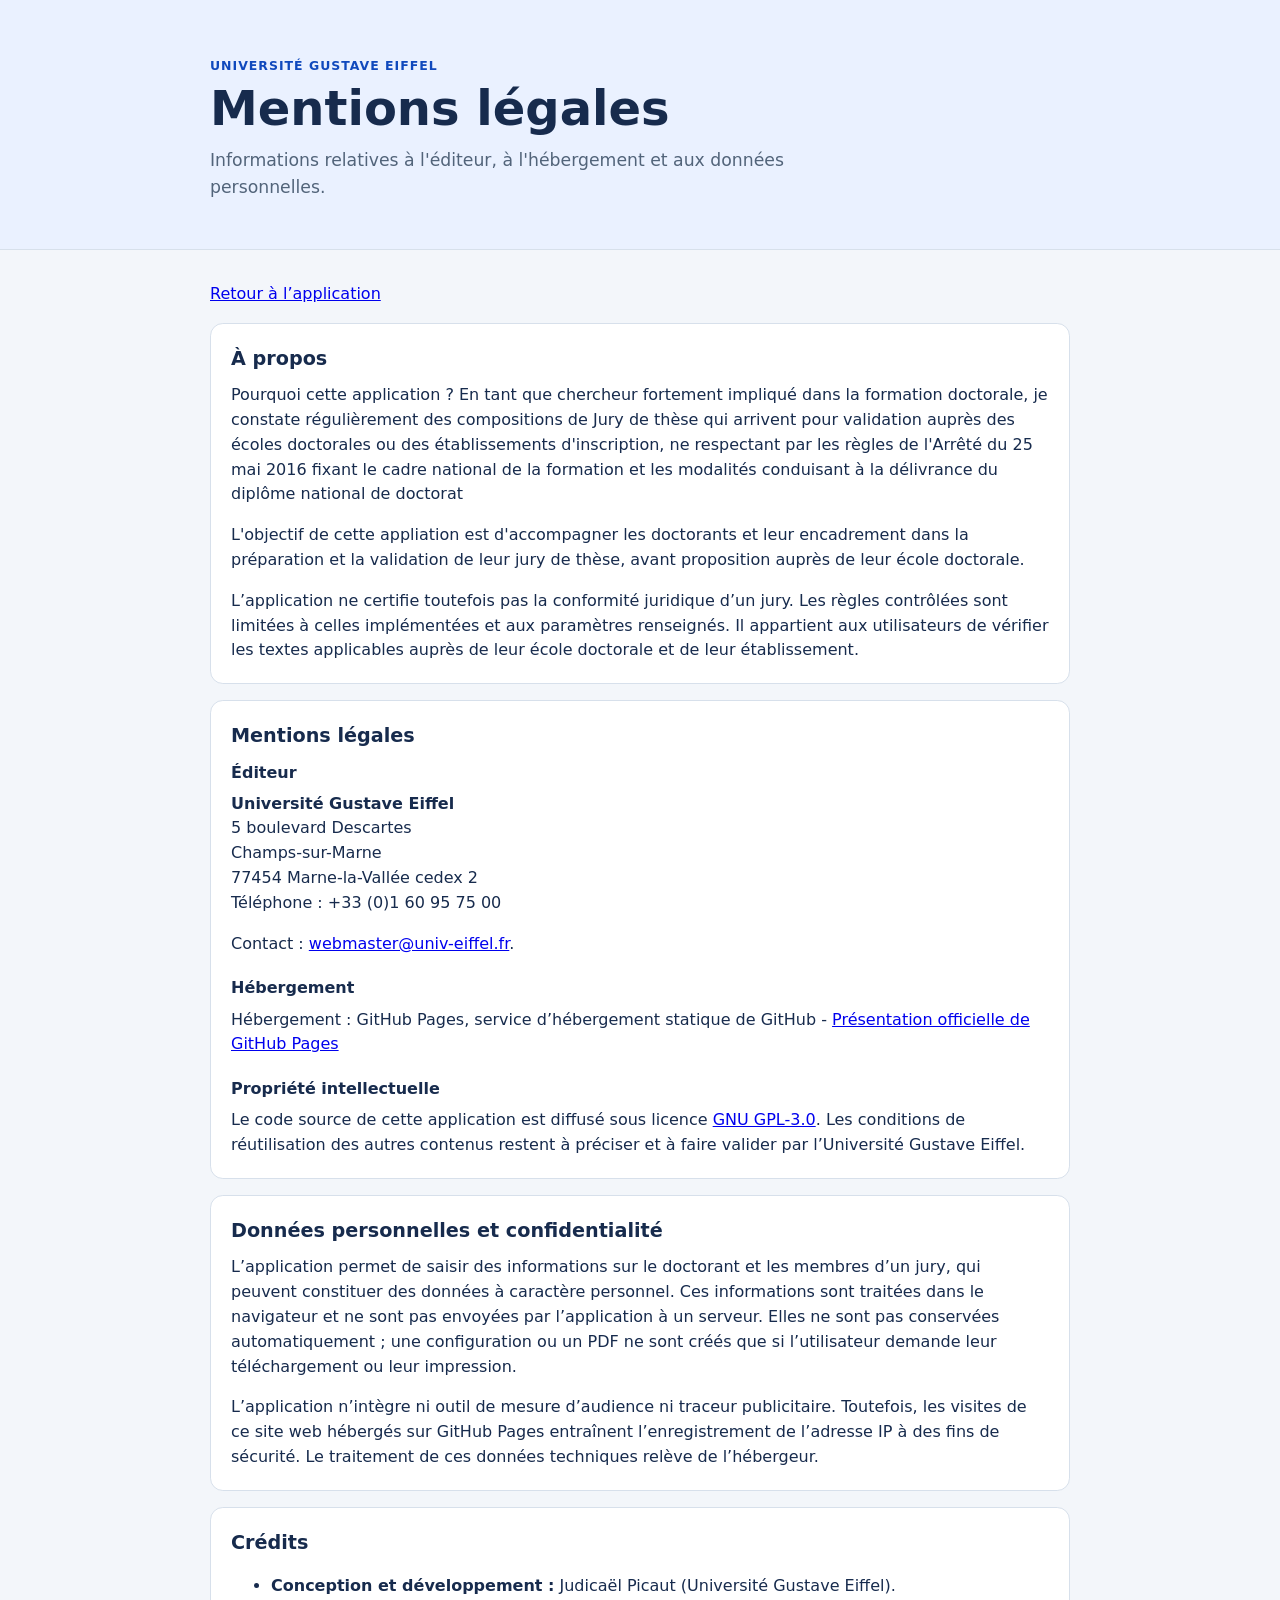
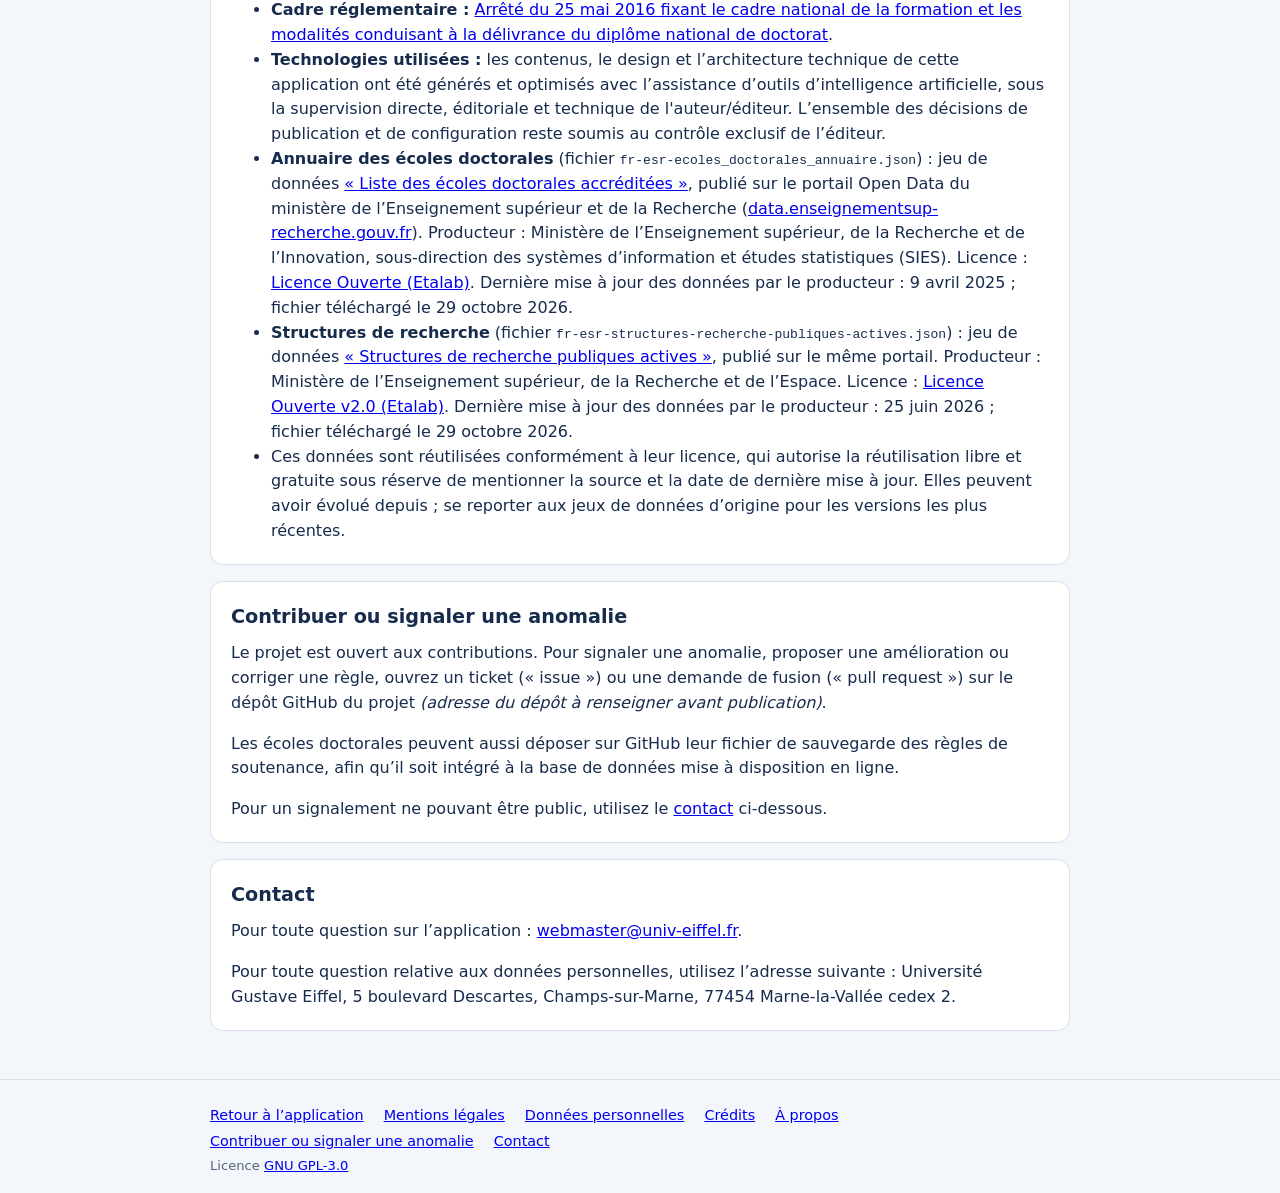
==== mentions-legales.html @ 8207ef4a "AJout des fichiers initiaux" ====
<!doctype html>
<html lang="fr">
  <head>
    <meta charset="utf-8">
    <meta name="viewport" content="width=device-width, initial-scale=1">
    <meta name="description" content="Projet de mentions légales et d'information sur les données personnelles de l'application de vérification d'un jury de thèse.">
    <title>Mentions légales — Vérifier un jury de thèse</title>
    <link rel="stylesheet" href="styles.css?v=5">
  </head>
  <body>
    <header class="site-header">
      <div class="container">
        <p class="eyebrow">Université Gustave Eiffel</p>
        <h1>Mentions légales</h1>
        <p class="intro">Informations relatives à l'éditeur, à l'hébergement et aux données personnelles.</p>
      </div>
    </header>

    <main class="container">
      <a class="legal-back-link" href="index.html">Retour à l’application</a>

      <div class="legal-content">

        <section id="a-propos" aria-labelledby="about-title">
          <h2 id="about-title">À propos</h2>
          <p>Pourquoi cette application ?  En tant que chercheur fortement impliqué dans la formation doctorale, je constate régulièrement des compositions de Jury de thèse qui arrivent pour validation auprès des écoles doctorales ou des établissements d'inscription, ne respectant par les règles de l'Arrêté du 25 mai 2016 fixant le cadre national de la formation et les modalités conduisant à la délivrance du diplôme national de doctorat</p>
          <p>L'objectif de cette appliation est d'accompagner les doctorants et leur encadrement dans la préparation et la validation de leur jury de thèse, avant proposition auprès de leur école doctorale.</p>
          <p>L’application ne certifie toutefois pas la conformité juridique d’un jury. Les règles contrôlées sont limitées à celles implémentées et aux paramètres renseignés. Il appartient aux utilisateurs de vérifier les textes applicables auprès de leur école doctorale et de leur établissement.</p>
        </section>

        <section id="mentions-legales" aria-labelledby="legal-title">
          <h2 id="legal-title">Mentions légales</h2>
          <h3 id="publisher-title">Éditeur</h3>
          <p><strong>Université Gustave Eiffel</strong><br>
            5 boulevard Descartes<br>
            Champs-sur-Marne<br>
            77454 Marne-la-Vallée cedex 2<br>
            Téléphone : +33 (0)1 60 95 75 00
          </p>
          <p>Contact : <a href="mailto:webmaster@univ-eiffel.fr">webmaster@univ-eiffel.fr</a>.</p>

          <h3 id="hosting-title">Hébergement</h3>
          <p>Hébergement : GitHub Pages, service d’hébergement statique de GitHub - 
          <a href="https://docs.github.com/en/pages/getting-started-with-github-pages/what-is-github-pages" target="_blank" rel="noopener noreferrer">Présentation officielle de GitHub Pages</a> </p>          

          <h3 id="copyright-title">Propriété intellectuelle</h3>
          <p>Le code source de cette application est diffusé sous licence <a href="https://www.gnu.org/licenses/gpl-3.0.html" target="_blank" rel="noopener noreferrer">GNU GPL-3.0</a>. Les conditions de réutilisation des autres contenus restent à préciser et à faire valider par l’Université Gustave Eiffel.</p>
        </section>

        <section id="donnees-personnelles" aria-labelledby="personal-data-title">
          <h2 id="personal-data-title">Données personnelles et confidentialité</h2>
          <p>L’application permet de saisir des informations sur le doctorant et les membres d’un jury, qui peuvent constituer des données à caractère personnel. Ces informations sont traitées dans le navigateur et ne sont pas envoyées par l’application à un serveur. Elles ne sont pas conservées automatiquement ; une configuration ou un PDF ne sont créés que si l’utilisateur demande leur téléchargement ou leur impression.</p>
          <p>L’application n’intègre ni outil de mesure d’audience ni traceur publicitaire. Toutefois, les visites de ce site web hébergés sur GitHub Pages entraînent l’enregistrement de l’adresse IP à des fins de sécurité. Le traitement de ces données techniques relève de l’hébergeur.</p>
          </section>

        <section id="credits" aria-labelledby="credits-title">
          <h2 id="credits-title">Crédits</h2>
          <ul>
            <li><strong>Conception et développement :</strong> Judicaël Picaut (Université Gustave Eiffel).</li>
            <li><strong>Cadre réglementaire :</strong> <a href="https://www.legifrance.gouv.fr/loda/id/JORFTEXT000032587086" target="_blank" rel="noopener noreferrer">Arrêté du 25 mai 2016 fixant le cadre national de la formation et les modalités conduisant à la délivrance du diplôme national de doctorat</a>.</li>
            <li><strong>Technologies utilisées :</strong> les contenus, le design et l’architecture technique de cette application ont été générés et optimisés avec l’assistance d’outils d’intelligence artificielle, sous la supervision directe, éditoriale et technique de l'auteur/éditeur. L’ensemble des décisions de publication et de configuration reste soumis au contrôle exclusif de l’éditeur.</li>
            <li>
              <strong>Annuaire des écoles doctorales</strong> (fichier <code>fr-esr-ecoles_doctorales_annuaire.json</code>) : jeu de données <a href="https://data.enseignementsup-recherche.gouv.fr/explore/dataset/fr-esr-ecoles_doctorales_annuaire/" target="_blank" rel="noopener noreferrer">« Liste des écoles doctorales accréditées »</a>, publié sur le portail Open Data du ministère de l’Enseignement supérieur et de la Recherche (<a href="https://data.enseignementsup-recherche.gouv.fr/" target="_blank" rel="noopener noreferrer">data.enseignementsup-recherche.gouv.fr</a>). Producteur : Ministère de l’Enseignement supérieur, de la Recherche et de l’Innovation, sous-direction des systèmes d’information et études statistiques (SIES). Licence : <a href="https://www.etalab.gouv.fr/wp-content/uploads/2014/05/Licence_Ouverte.pdf" target="_blank" rel="noopener noreferrer">Licence Ouverte (Etalab)</a>. Dernière mise à jour des données par le producteur : 9 avril 2025 ; fichier téléchargé le 29 octobre 2026.
            </li>
            <li>
              <strong>Structures de recherche</strong> (fichier <code>fr-esr-structures-recherche-publiques-actives.json</code>) : jeu de données <a href="https://data.enseignementsup-recherche.gouv.fr/explore/dataset/fr-esr-structures-recherche-publiques-actives/" target="_blank" rel="noopener noreferrer">« Structures de recherche publiques actives »</a>, publié sur le même portail. Producteur : Ministère de l’Enseignement supérieur, de la Recherche et de l’Espace. Licence : <a href="https://www.etalab.gouv.fr/wp-content/uploads/2017/04/ETALAB-Licence-Ouverte-v2.0.pdf" target="_blank" rel="noopener noreferrer">Licence Ouverte v2.0 (Etalab)</a>. Dernière mise à jour des données par le producteur : 25 juin 2026 ; fichier téléchargé le 29 octobre 2026.
            </li>
            <li>Ces données sont réutilisées conformément à leur licence, qui autorise la réutilisation libre et gratuite sous réserve de mentionner la source et la date de dernière mise à jour. Elles peuvent avoir évolué depuis ; se reporter aux jeux de données d’origine pour les versions les plus récentes.</li>
          </ul>
        </section>

        <section id="contribuer" aria-labelledby="contribute-title">
          <h2 id="contribute-title">Contribuer ou signaler une anomalie</h2>
          <p>Le projet est ouvert aux contributions. Pour signaler une anomalie, proposer une amélioration ou corriger une règle, ouvrez un ticket (« issue ») ou une demande de fusion (« pull request ») sur le dépôt GitHub du projet <em>(adresse du dépôt à renseigner avant publication)</em>.</p>
          <p>Les écoles doctorales peuvent aussi déposer sur GitHub leur fichier de sauvegarde des règles de soutenance, afin qu’il soit intégré à la base de données mise à disposition en ligne.</p>
          <p>Pour un signalement ne pouvant être public, utilisez le <a href="#contact">contact</a> ci-dessous.</p>
        </section>

        <section id="contact" aria-labelledby="contact-title">
          <h2 id="contact-title">Contact</h2>
          <p>Pour toute question sur l’application : <a href="mailto:webmaster@univ-eiffel.fr">webmaster@univ-eiffel.fr</a>.</p>
          <p>Pour toute question relative aux données personnelles, utilisez l’adresse suivante : Université Gustave Eiffel, 5 boulevard Descartes, Champs-sur-Marne, 77454 Marne-la-Vallée cedex 2.</p>
        </section>
      </div>
    </main>

    <footer class="site-footer">
      <div class="container">
        <nav class="site-footer-links" aria-label="Pied de page">
          <a href="index.html">Retour à l’application</a>
          <a href="#mentions-legales">Mentions légales</a>
          <a href="#donnees-personnelles">Données personnelles</a>
          <a href="#credits">Crédits</a>
          <a href="#a-propos">À propos</a>
          <a href="#contribuer">Contribuer ou signaler une anomalie</a>
          <a href="#contact">Contact</a>
        </nav>
        <p class="site-footer-version">Licence <a href="https://www.gnu.org/licenses/gpl-3.0.html" target="_blank" rel="noopener noreferrer">GNU GPL-3.0</a></p>
      </div>
    </footer>
  </body>
</html>
---- styles.css ----
:root {
  color-scheme: light;
  --ink: #172b4d;
  --muted: #52647a;
  --paper: #ffffff;
  --canvas: #f3f6fa;
  --line: #d7e0eb;
  --blue: #155eef;
  --blue-dark: #1049bd;
  --notice: #fff8e6;
  --notice-line: #f1ca68;
  font-family: system-ui, -apple-system, BlinkMacSystemFont, "Segoe UI", sans-serif;
}

* {
  box-sizing: border-box;
}

body {
  margin: 0;
  background: var(--canvas);
  color: var(--ink);
  line-height: 1.55;
}

.container {
  width: min(100% - 2rem, 860px);
  margin-inline: auto;
}

.site-header {
  padding: 3.5rem 0 3rem;
  background: #eaf1ff;
  border-bottom: 1px solid var(--line);
}

.eyebrow {
  margin: 0 0 0.4rem;
  color: var(--blue-dark);
  font-size: 0.78rem;
  font-weight: 750;
  letter-spacing: 0.08em;
  text-transform: uppercase;
}

h1,
h2,
h3,
p {
  margin-top: 0;
}

h1 {
  max-width: 700px;
  margin-bottom: 0.75rem;
  font-size: clamp(2rem, 5vw, 3rem);
  line-height: 1.12;
}

h2 {
  margin-bottom: 0.6rem;
  font-size: 1.4rem;
}

.intro-steps {
  display: grid;
  max-width: 700px;
  row-gap: 0;
  margin-top: 1rem;
}

.intro-steps p {
  display: flex;
  align-items: flex-start;
  column-gap: 0.25rem;
  margin: 0;
  color: var(--muted);
  font-size: 0.95rem;
  line-height: 1.2;
}

.intro-step-number {
  display: inline-flex;
  align-items: center;
  justify-content: center;
  height: 1.2em;
  flex: 0 0 1.35rem;
  color: var(--blue);
  font-size: inherit;
  font-weight: 750;
  line-height: 1;
}

.step-optional {
  font-weight: 650;
}

.intro {
  max-width: 650px;
  margin-bottom: 0;
  color: var(--muted);
  font-size: 1.08rem;
}

main {
  padding-block: 2rem 3rem;
}

.section-panel,
.settings-notice,
.member-card,
.result {
  border: 1px solid var(--line);
  border-radius: 0.8rem;
  background: var(--paper);
}

.section-panel {
  margin-bottom: 1rem;
  overflow: visible;
}

.section-panel-summary {
  display: flex;
  align-items: center;
  justify-content: space-between;
  gap: 1rem;
  padding: 1rem 1.25rem;
  cursor: pointer;
  list-style: none;
}

.section-panel-summary::-webkit-details-marker {
  display: none;
}

.section-panel-summary::after {
  width: 0.65rem;
  height: 0.65rem;
  flex: 0 0 auto;
  border-right: 2px solid var(--muted);
  border-bottom: 2px solid var(--muted);
  content: "";
  transform: rotate(45deg) translateY(-0.15rem);
  transition: transform 160ms ease;
}

.section-panel[open] > .section-panel-summary::after {
  transform: rotate(225deg) translate(-0.1rem, -0.1rem);
}

.section-panel-summary:focus-visible {
  outline: 3px solid #9bbaff;
  outline-offset: -3px;
}

.section-panel-title {
  display: block;
  font-size: 1.35rem;
  font-weight: 750;
  line-height: 1.25;
}

.section-panel-summary .eyebrow {
  margin-bottom: 0.2rem;
}

.section-panel-content {
  padding: 0 1.25rem 1.25rem;
}

.section-panel-content > section + section {
  margin-top: 1.5rem;
  padding-top: 1.25rem;
  border-top: 1px solid var(--line);
}

.settings-list {
  margin-top: 0;
  padding-left: 1.25rem;
}

.range-field {
  grid-column: 1 / -1;
  min-width: 0;
  margin: 0;
  padding: 0;
  border: 0;
}

.range-field legend {
  margin-bottom: 0.4rem;
  font-size: 0.9rem;
  font-weight: 650;
}

.range-values {
  display: flex;
  justify-content: space-between;
  margin-bottom: 0.25rem;
  font-size: 0.9rem;
  font-variant-numeric: tabular-nums;
}

.dual-range {
  position: relative;
  height: 2rem;
  margin: 0 0.55rem;
}

.dual-range-track,
.dual-range-selection {
  position: absolute;
  top: 50%;
  height: 0.35rem;
  border-radius: 999px;
  transform: translateY(-50%);
}

.dual-range-track {
  right: 0;
  left: 0;
  background: #d7e0eb;
}

.dual-range-selection {
  left: var(--range-start);
  width: calc(var(--range-end) - var(--range-start));
  background: var(--blue);
}

.dual-range input[type="range"] {
  position: absolute;
  top: 50%;
  left: 0;
  width: 100%;
  height: 2rem;
  margin: 0;
  padding: 0;
  appearance: none;
  background: transparent;
  cursor: pointer;
  transform: translateY(-50%);
  pointer-events: none;
}

.dual-range input[type="range"]::-webkit-slider-runnable-track {
  height: 0.35rem;
  background: transparent;
}

.dual-range input[type="range"]::-moz-range-track {
  height: 0.35rem;
  background: transparent;
}

.dual-range input[type="range"]::-webkit-slider-thumb {
  width: 1.1rem;
  height: 1.1rem;
  margin-top: -0.375rem;
  appearance: none;
  pointer-events: auto;
  border: 2px solid white;
  border-radius: 50%;
  background: var(--blue);
  box-shadow: 0 0 0 1px var(--blue-dark);
}

.dual-range input[type="range"]::-moz-range-thumb {
  width: 0.8rem;
  height: 0.8rem;
  border: 2px solid white;
  border-radius: 50%;
  background: var(--blue);
  box-shadow: 0 0 0 1px var(--blue-dark);
  pointer-events: auto;
}

.dual-range input[type="range"]:focus-visible {
  outline: none;
}

.dual-range input[type="range"]:focus-visible::-webkit-slider-thumb {
  box-shadow: 0 0 0 3px #9bbaff, 0 0 0 4px var(--blue-dark);
}

.dual-range input[type="range"]:focus-visible::-moz-range-thumb {
  box-shadow: 0 0 0 3px #9bbaff, 0 0 0 4px var(--blue-dark);
}

.visually-hidden {
  position: absolute;
  width: 1px;
  height: 1px;
  padding: 0;
  overflow: hidden;
  clip: rect(0, 0, 0, 0);
  white-space: nowrap;
  clip-path: inset(50%);
}

.settings-notice {
  padding: 1rem 1.25rem;
  border-color: var(--notice-line);
  background: var(--notice);
}

.about-tool {
  position: relative;
  margin-bottom: 1rem;
  padding: 1rem 1.25rem 1rem 3.25rem;
  border: 1px solid #e08a00;
  border-left-width: 6px;
  border-radius: 8px;
  background: var(--notice);
}

.about-tool::before {
  content: "!";
  position: absolute;
  left: 1rem;
  top: 1rem;
  width: 1.5rem;
  height: 1.5rem;
  border-radius: 50%;
  background: #e08a00;
  color: #fff;
  font: bold 1rem/1.5rem system-ui, sans-serif;
  text-align: center;
}

.about-tool h2 {
  color: #a15c00;
  font-size: 1.05rem;
}

.about-tool .warning-icon {
  display: none;
}

.warning-icon {
  width: 1.25rem;
  height: 1.25rem;
  flex: 0 0 auto;
  color: #a15c00;
}

.settings-notice h2,
.section-panel-content h2 {
  font-size: 1.1rem;
}

.composition-heading {
  display: block;
}

.composition-heading h2 {
  margin-bottom: 0.6rem;
}

.source-link {
  display: inline-flex;
  vertical-align: middle;
  margin-left: 0.35rem;
  padding: 0.1rem;
  border-radius: 0.25rem;
  color: var(--blue-dark);
}

.source-link:hover {
  background: #eaf1ff;
}

.source-link:focus-visible {
  outline: 3px solid #9bbaff;
  outline-offset: 2px;
}

.source-link svg {
  width: 1.2rem;
  height: 1.2rem;
}

.settings-notice p:last-child,
.section-panel-content > section > p:last-child {
  margin-bottom: 0;
}

.configuration-actions {
  display: flex;
  flex-wrap: wrap;
  gap: 0.5rem;
  margin-block: 1rem;
}

.section-heading {
  display: flex;
  align-items: center;
  justify-content: space-between;
  gap: 1rem;
  margin-bottom: 1rem;
}

.section-heading h2 {
  margin-bottom: 0;
}

.school-rules-heading {
  display: flex;
  align-items: center;
  justify-content: space-between;
  gap: 1rem;
  margin-bottom: 1rem;
}

.school-rules-heading h2 {
  margin-bottom: 0;
}

.settings-configuration-actions {
  flex: 0 0 auto;
  margin: 0;
}

.section-description {
  margin-bottom: 0;
  color: var(--muted);
}

.jury-actions {
  display: flex;
  flex-wrap: nowrap;
  gap: 0.5rem;
}

.members-title-row {
  display: flex;
  align-items: center;
  gap: 0.5rem;
}

.members-list {
  display: grid;
  gap: 1rem;
  margin-bottom: 1.25rem;
}

.member-card {
  scroll-margin-top: 1rem;
}

.member-card-header {
  display: flex;
  align-items: center;
  justify-content: flex-start;
  gap: 0.5rem;
  padding: 1rem 1.25rem;
  cursor: pointer;
  list-style: none;
}

.member-card-header::-webkit-details-marker {
  display: none;
}

.member-card-completeness {
  flex: 0 0 auto;
  margin-left: auto;
  padding: 0.15rem 0.6rem;
  border-radius: 999px;
  font-size: 0.8rem;
  font-weight: 700;
  white-space: nowrap;
}

.member-card-completeness[data-state="complete"] {
  background: #e3f5ea;
  color: #11632f;
}

.member-card-completeness[data-state="partial"] {
  background: #fff3d6;
  color: #7a5200;
}

.member-card-completeness[data-state="empty"] {
  background: #eef2f7;
  color: var(--muted);
}

.member-card-header::after {
  width: 0.65rem;
  height: 0.65rem;
  flex: 0 0 auto;
  border-right: 2px solid var(--muted);
  border-bottom: 2px solid var(--muted);
  content: "";
  transform: rotate(45deg) translateY(-0.15rem);
  transition: transform 160ms ease;
}

.member-card[open] > .member-card-header::after {
  transform: rotate(225deg) translate(-0.1rem, -0.1rem);
}

.member-card-header:focus-visible {
  outline: 3px solid #9bbaff;
  outline-offset: -3px;
}

.member-card-content {
  padding: 0 1.25rem 1.25rem;
}

.member-card-summary {
  min-width: 0;
  overflow: hidden;
  color: var(--ink);
  font-weight: 650;
  text-overflow: ellipsis;
  white-space: nowrap;
}

.member-card-actions {
  display: flex;
  flex-wrap: wrap;
  justify-content: flex-end;
  gap: 0.5rem;
  margin-bottom: 1rem;
}

.member-card-actions .button {
  font-size: 0.85rem;
}

.form-actions {
  display: flex;
  flex-wrap: wrap;
  gap: 0.5rem;
}

.member-card h3 {
  margin-bottom: 0;
  font-size: 1.05rem;
}

.fields {
  display: grid;
  grid-template-columns: repeat(2, minmax(0, 1fr));
  gap: 1rem;
}

.ed-info {
  margin: 0 0 1.25rem;
  padding: 1rem 1.25rem 1rem 3.25rem;
  position: relative;
  border: 1px solid var(--blue);
  border-left-width: 6px;
  border-radius: 8px;
  background: #eaf1ff;
  color: var(--ink);
}

.ed-info::before {
  content: "i";
  position: absolute;
  left: 1rem;
  top: 1rem;
  width: 1.5rem;
  height: 1.5rem;
  border-radius: 50%;
  background: var(--blue);
  color: #fff;
  font: bold 1rem/1.5rem Georgia, serif;
  text-align: center;
}

.ed-info p:first-child {
  color: var(--blue-dark);
  font-size: 1.05rem;
}

.ed-info p {
  margin: 0;
}

.ed-info p + p {
  margin-top: 0.4rem;
}

.settings-fields > .toggle-field {
  grid-column: 1 / -1;
}

.parity-settings {
  grid-column: 1 / -1;
}

.parity-detail {
  margin-top: 0.75rem;
}

.parity-table-scroll {
  overflow-x: auto;
}

.parity-table {
  width: 100%;
  border-collapse: collapse;
}

.parity-table th,
.parity-table td {
  padding: 0.45rem;
  border-bottom: 1px solid var(--line);
  text-align: left;
}

.parity-table td input {
  width: min(100%, 10rem);
}

.profile-thesis-title {
  grid-column: 1 / -1;
}

.school-combobox {
  position: relative;
}

.school-options {
  position: absolute;
  z-index: 5;
  top: calc(100% + 0.2rem);
  right: 0;
  left: 0;
  max-height: 18rem;
  overflow: auto;
  border: 1px solid #9aabc0;
  border-radius: 0.45rem;
  background: var(--paper);
  box-shadow: 0 4px 14px rgb(23 43 77 / 14%);
}

.school-option {
  display: grid;
  width: 100%;
  gap: 0.15rem;
  padding: 0.65rem 0.75rem;
  border: 0;
  background: transparent;
  color: var(--ink);
  cursor: pointer;
  font: inherit;
  text-align: left;
}

.school-option + .school-option {
  border-top: 1px solid var(--line);
}

.school-option:hover,
.school-option[aria-selected="true"] {
  background: #eaf1ff;
}

.school-option strong {
  color: var(--blue-dark);
  font-size: 0.9rem;
}

.school-option span,
.school-no-results,
.field-hint {
  color: var(--muted);
  font-size: 0.85rem;
}

.school-no-results {
  padding: 0.75rem;
}

.field-hint {
  min-height: 1.2em;
  margin: 0;
}

.field {
  display: grid;
  align-content: start;
  gap: 0.4rem;
}

.field-label-row {
  display: flex;
  align-items: flex-start;
  gap: 0.4rem;
}

.field label {
  font-size: 0.9rem;
  font-weight: 650;
}

.toggle-field {
  min-width: 0;
  margin: 0;
  padding: 0;
  border: 0;
}

.toggle-field legend {
  width: 100%;
  margin-bottom: 0.4rem;
  padding: 0;
  font-size: 0.9rem;
  font-weight: 650;
}

.toggle-options {
  display: flex;
  width: fit-content;
  height: 2.8rem;
  overflow: hidden;
  border: 1px solid #9aabc0;
  border-radius: 0.45rem;
  background: var(--paper);
}

.toggle-option {
  display: flex;
  position: relative;
  cursor: pointer;
}

.toggle-option + .toggle-option {
  border-left: 1px solid #9aabc0;
}

.toggle-option input {
  position: absolute;
  width: 1px;
  height: 1px;
  overflow: hidden;
  clip: rect(0, 0, 0, 0);
  white-space: nowrap;
  clip-path: inset(50%);
}

.toggle-option span {
  display: grid;
  height: 100%;
  min-height: 0;
  min-width: 3.5rem;
  padding: 0.4rem 0.8rem;
  place-items: center;
  color: var(--ink);
  text-align: center;
  font-size: 0.95rem;
  font-weight: 650;
}

.toggle-option input:checked + span {
  background: var(--blue);
  color: white;
}

.toggle-option input:focus-visible + span {
  position: relative;
  z-index: 1;
  outline: 3px solid #9bbaff;
  outline-offset: -3px;
}

.help {
  position: relative;
  flex: 0 0 auto;
}

.help-icon {
  display: grid;
  width: 1.25rem;
  height: 1.25rem;
  place-items: center;
  border: 1px solid #71839a;
  border-radius: 50%;
  color: #344b67;
  font-size: 0.8rem;
  font-weight: 750;
  line-height: 1;
  cursor: help;
}

.help-text {
  position: absolute;
  z-index: 1;
  top: calc(100% + 0.15rem);
  right: 0;
  width: min(17rem, 75vw);
  margin: 0;
  padding: 0.7rem 0.8rem;
  border: 1px solid var(--line);
  border-radius: 0.45rem;
  background: var(--paper);
  box-shadow: 0 4px 14px rgb(23 43 77 / 14%);
  color: var(--ink);
  font-size: 0.85rem;
  font-weight: 400;
  display: none;
}

.help:hover .help-text {
  display: block;
}

.info {
  position: relative;
  flex: 0 0 auto;
}

.info-icon {
  display: grid;
  width: 1.25rem;
  height: 1.25rem;
  place-items: center;
  border: 1px solid var(--blue);
  border-radius: 50%;
  color: var(--blue-dark);
  font-size: 0.8rem;
  font-style: italic;
  font-weight: 750;
  line-height: 1;
  cursor: help;
}

.info-text {
  position: absolute;
  z-index: 2;
  top: calc(100% + 0.15rem);
  left: 0;
  display: none;
  width: min(34rem, calc(100vw - 3rem));
  max-height: 70vh;
  overflow: auto;
  padding: 0.9rem 1rem;
  border: 1px solid var(--line);
  border-radius: 0.45rem;
  background: var(--paper);
  box-shadow: 0 4px 14px rgb(23 43 77 / 14%);
  color: var(--ink);
  font-size: 0.85rem;
  font-weight: 400;
}

.info:hover .info-text {
  display: block;
}

.info-text ul {
  margin: 0.65rem 0 0;
  padding-left: 1.2rem;
}

.info-text li + li {
  margin-top: 0.4rem;
}

.info-text a {
  color: var(--blue-dark);
  text-decoration: underline;
}

.field input:not([type="radio"]),
.field select {
  width: 100%;
  min-height: 2.8rem;
  padding: 0.55rem 0.7rem;
  border: 1px solid #9aabc0;
  border-radius: 0.45rem;
  background: var(--paper);
  color: var(--ink);
  font: inherit;
}

.field .dual-range input[type="range"] {
  min-height: 0;
  padding: 0;
  border: 0;
  border-radius: 0;
  background: transparent;
  font: inherit;
}

.field input:not([type="radio"]):focus,
.field select:focus,
.button:focus-visible {
  outline: 3px solid #9bbaff;
  outline-offset: 2px;
}

.button {
  min-height: 2.65rem;
  padding: 0.55rem 1rem;
  border: 1px solid transparent;
  border-radius: 0.45rem;
  cursor: pointer;
  font: inherit;
  font-weight: 700;
}

.button-primary {
  background: #16803c;
  color: white;
}

.button-primary:hover {
  background: #11632f;
}

.button-secondary {
  border-color: #9aabc0;
  background: var(--paper);
  color: var(--ink);
}

.button-secondary:hover {
  background: #f4f7fb;
}

.button-remove {
  min-height: 2rem;
  padding: 0.25rem 0.5rem;
  border-color: var(--line);
  background: var(--paper);
  color: #8d2635;
  font-size: 0.85rem;
}

.button-remove:disabled {
  cursor: not-allowed;
  opacity: 0.5;
}

.result {
  margin-top: 1rem;
  padding: 1rem 1.25rem;
}

.result[data-state="error"] {
  border-color: #d58a94;
  background: #fff4f4;
}

.result[data-state="success"] {
  border-color: #82b99a;
  background: #f1fbf4;
}

.result[data-state="warning"] {
  border-color: #e5b64b;
  background: #fff8e6;
}

.result h2 {
  font-size: 1.1rem;
}

.result-summary {
  display: grid;
  grid-template-columns: minmax(0, 1fr) auto;
  gap: 0.35rem 1rem;
  margin: 0 0 1rem;
}

.result-summary dt {
  font-weight: 650;
}

.result-summary dd {
  margin: 0;
  text-align: right;
  font-variant-numeric: tabular-nums;
}

.result p:last-child {
  margin-bottom: 0;
}

.site-footer {
  padding-block: 1rem;
  border-top: 1px solid var(--line);
  color: var(--muted);
  font-size: 0.9rem;
}

.site-footer p {
  margin-bottom: 0;
}

.site-footer .site-footer-version {
  margin-top: 0.25rem;
  font-size: 0.82rem;
}

.site-footer .site-footer-links {
  display: flex;
  flex-wrap: wrap;
  gap: 0.25rem 1.25rem;
  margin-top: 0.5rem;
}

.site-footer .site-footer-license {
  margin-top: 0.5rem;
  font-size: 0.82rem;
}

.legal-content section h3 {
  margin: 1.25rem 0 0.4rem;
  font-size: 1rem;
}

.legal-content section h2 + h3 {
  margin-top: 0.5rem;
}

.legal-content section {
  scroll-margin-top: 1rem;
}

.legal-content {
  display: grid;
  gap: 1rem;
}

.legal-content section {
  padding: 1.25rem;
  border: 1px solid var(--line);
  border-radius: 0.8rem;
  background: var(--paper);
}

.legal-content section h2 {
  font-size: 1.2rem;
}

.legal-content section > :last-child {
  margin-bottom: 0;
}

.legal-draft {
  margin-bottom: 1rem;
  padding: 1rem 1.25rem;
  border: 1px solid var(--notice-line);
  border-radius: 0.8rem;
  background: var(--notice);
}

.legal-back-link {
  display: inline-block;
  margin-bottom: 1rem;
}

.pdf-export {
  display: none;
}

[hidden] {
  display: none !important;
}

@page {
  size: landscape;
  margin: 1.2cm;
}

@media print {
  body {
    background: white;
  }

  body * {
    visibility: hidden !important;
  }

  #pdf-export,
  #pdf-export * {
    visibility: visible !important;
  }

  #pdf-export {
    position: absolute;
    inset: 0;
    display: block !important;
    width: 100%;
    color: #172b4d;
    font: 10pt/1.35 Arial, sans-serif;
  }

  #pdf-export h1 {
    max-width: none;
    margin-bottom: 1rem;
    font-size: 20pt;
  }

  #pdf-export h2 {
    margin: 1rem 0 0.5rem;
    font-size: 13pt;
  }

  .pdf-profile {
    display: grid;
    grid-template-columns: repeat(2, minmax(0, 1fr));
    gap: 0.35rem 1rem;
  }

  .pdf-profile p {
    margin: 0;
    overflow-wrap: anywhere;
  }

  .pdf-members {
    width: 100%;
    border-collapse: collapse;
    table-layout: fixed;
  }

  .pdf-members th,
  .pdf-members td {
    padding: 0.35rem;
    border: 1px solid #52647a;
    text-align: left;
    vertical-align: top;
    overflow-wrap: anywhere;
  }

  .pdf-members th {
    background: #eaf1ff !important;
    print-color-adjust: exact;
  }

  .pdf-members .pdf-mark {
    text-align: center;
    font-weight: 700;
  }

  .pdf-person-name {
    font-weight: 700;
  }

  .pdf-person-detail + .pdf-person-detail {
    margin-top: 0.2rem;
  }

  .pdf-legend {
    margin-top: 0.5rem;
    color: #52647a;
    font-size: 9pt;
  }

  .pdf-verification .result-summary {
    break-inside: avoid;
  }

  .pdf-verification ul {
    padding-left: 1.25rem;
  }

  .pdf-verification li + li {
    margin-top: 0.25rem;
  }

  .pdf-members tr {
    break-inside: avoid;
  }
}

@media (max-width: 600px) {
  .site-header {
    padding-block: 2.5rem 2rem;
  }

  .section-heading {
    align-items: flex-start;
    flex-direction: column;
  }

  .school-rules-heading {
    align-items: flex-start;
    flex-direction: column;
  }

  .configuration-actions .button {
    flex: 1 1 auto;
  }

  .section-panel-summary,
  .section-panel-content {
    padding-right: 1rem;
    padding-left: 1rem;
  }

  .fields {
    grid-template-columns: 1fr;
  }
}
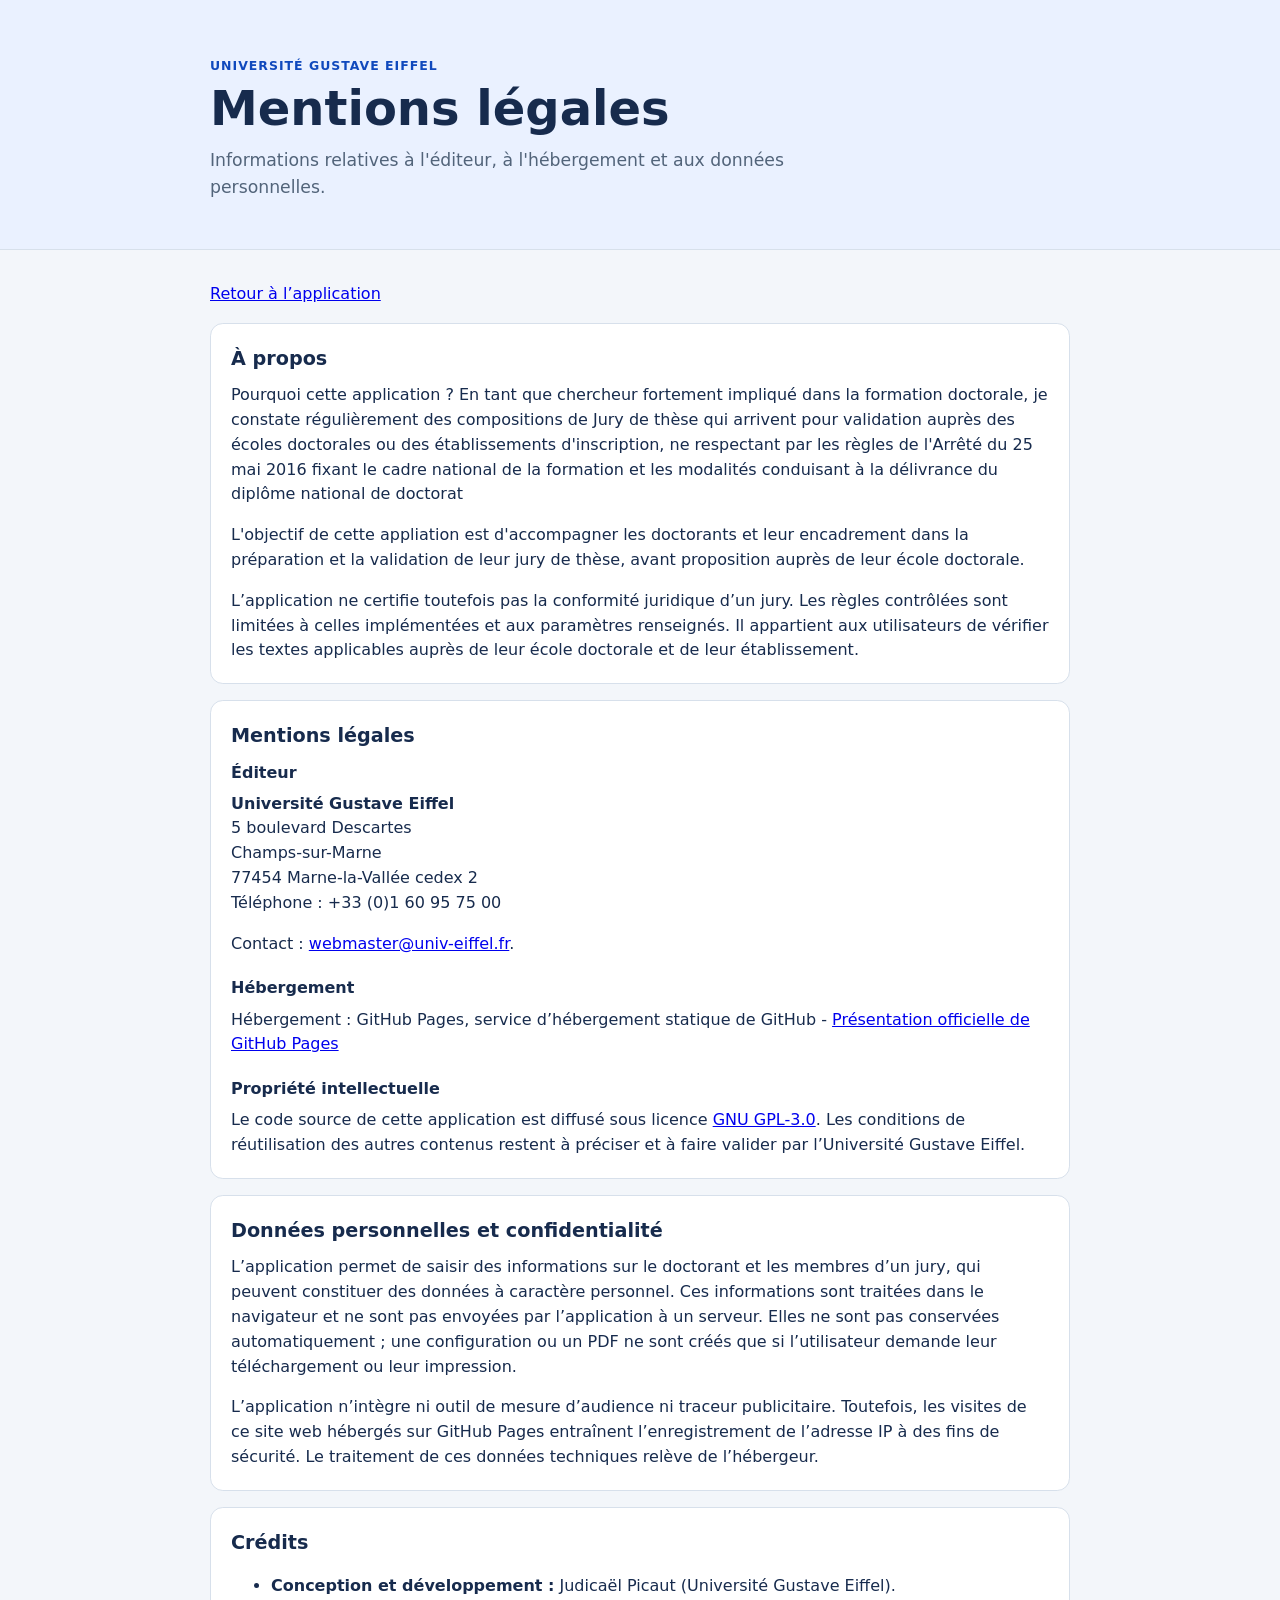
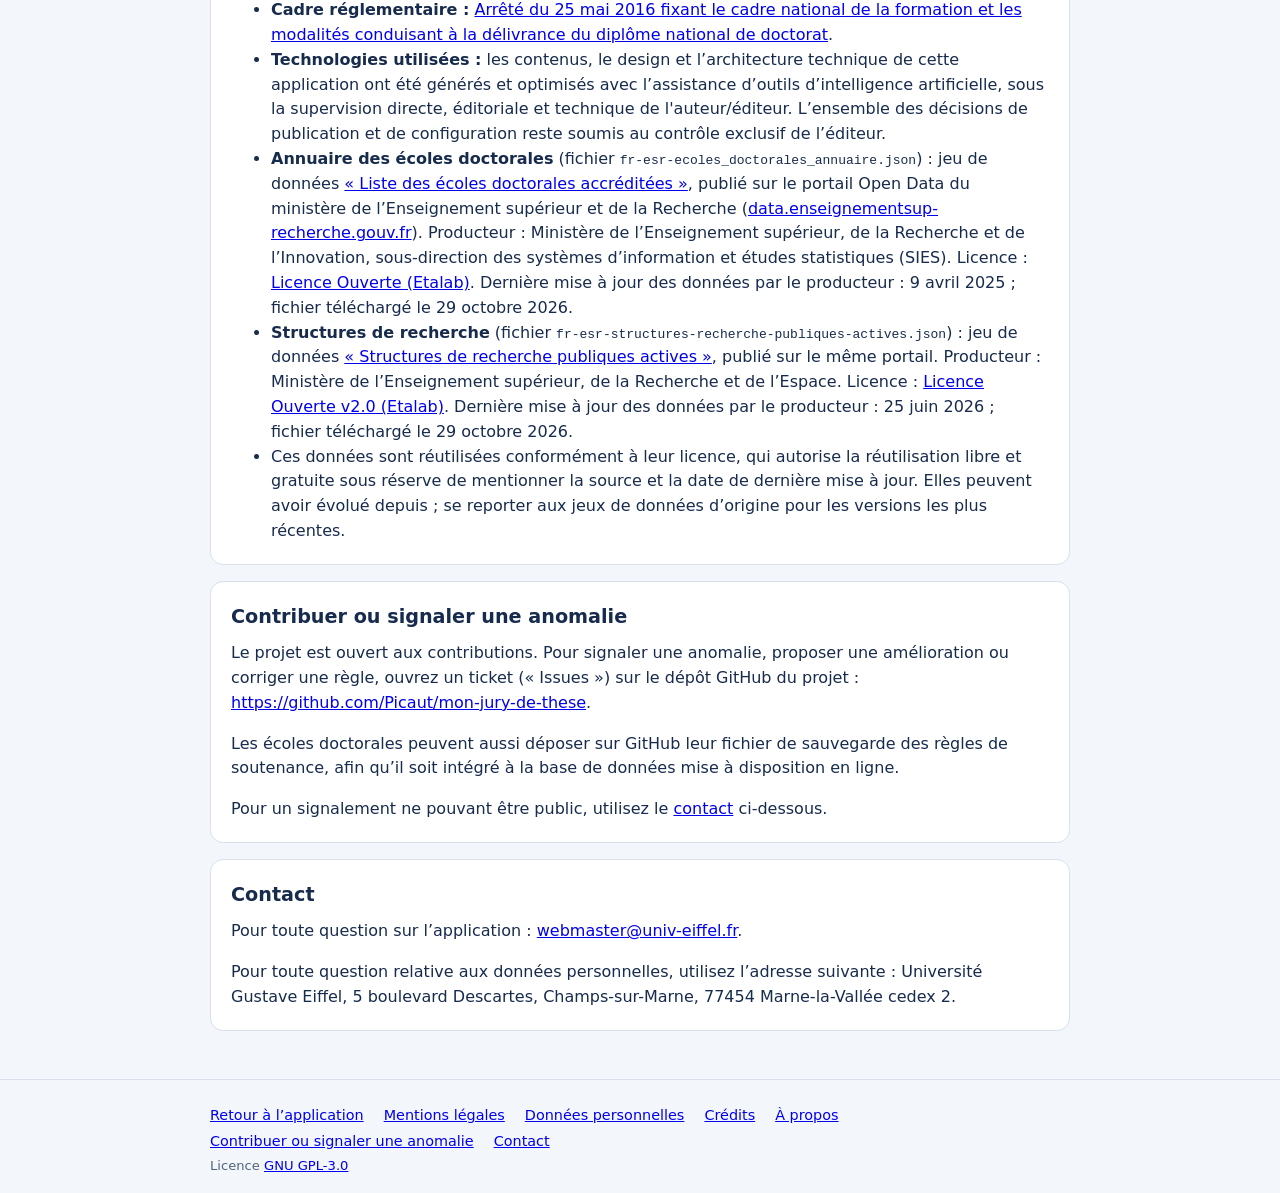
==== commit 9370766c: "Correction de fautes de frappe et amélioration de la clarté dans la documentation et le code" ====
--- a/mentions-legales.html
+++ b/mentions-legales.html
@@ -71,7 +71,7 @@
 
         <section id="contribuer" aria-labelledby="contribute-title">
           <h2 id="contribute-title">Contribuer ou signaler une anomalie</h2>
-          <p>Le projet est ouvert aux contributions. Pour signaler une anomalie, proposer une amélioration ou corriger une règle, ouvrez un ticket (« issue ») ou une demande de fusion (« pull request ») sur le dépôt GitHub du projet <em>(adresse du dépôt à renseigner avant publication)</em>.</p>
+          <p>Le projet est ouvert aux contributions. Pour signaler une anomalie, proposer une amélioration ou corriger une règle, ouvrez un ticket (« Issues ») sur le dépôt GitHub du projet : <a href="https://github.com/Picaut/mon-jury-de-these" target="_blank" rel="noopener noreferrer">https://github.com/Picaut/mon-jury-de-these</a>.</p>
           <p>Les écoles doctorales peuvent aussi déposer sur GitHub leur fichier de sauvegarde des règles de soutenance, afin qu’il soit intégré à la base de données mise à disposition en ligne.</p>
           <p>Pour un signalement ne pouvant être public, utilisez le <a href="#contact">contact</a> ci-dessous.</p>
         </section>
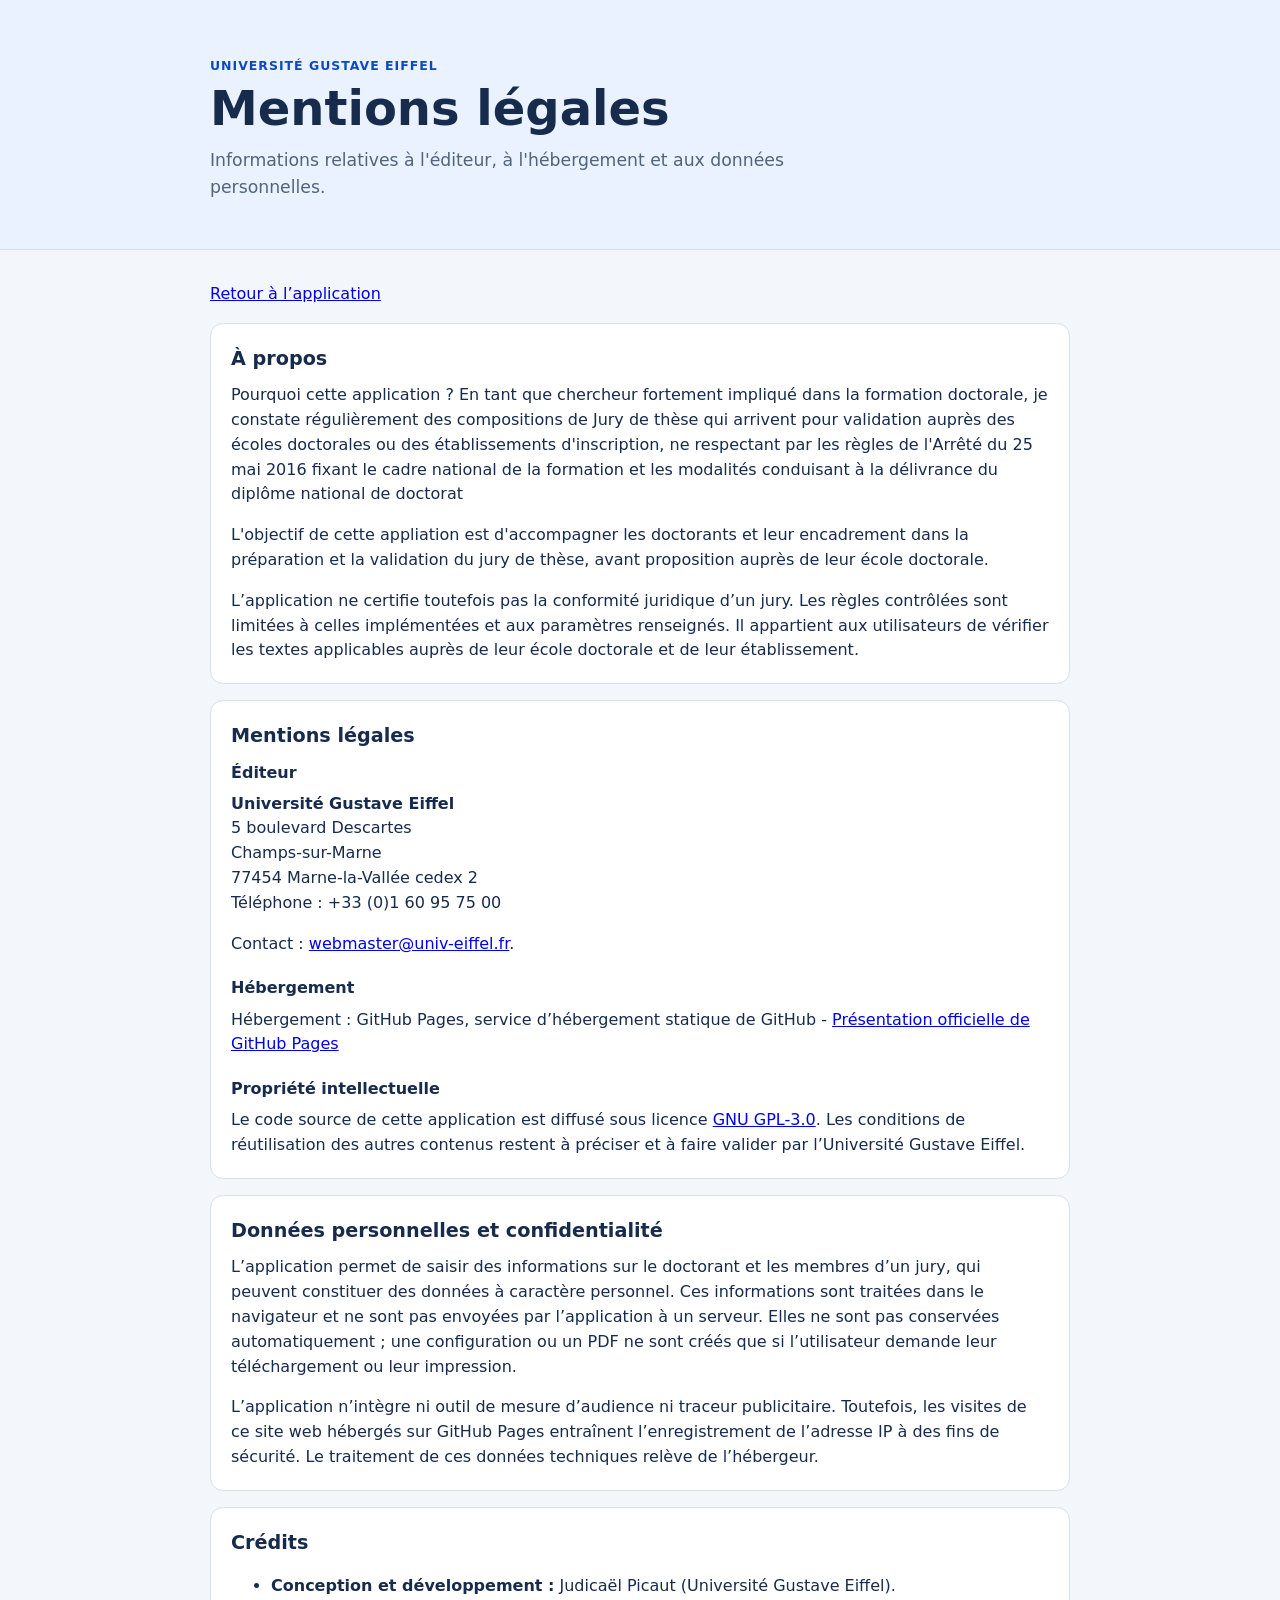
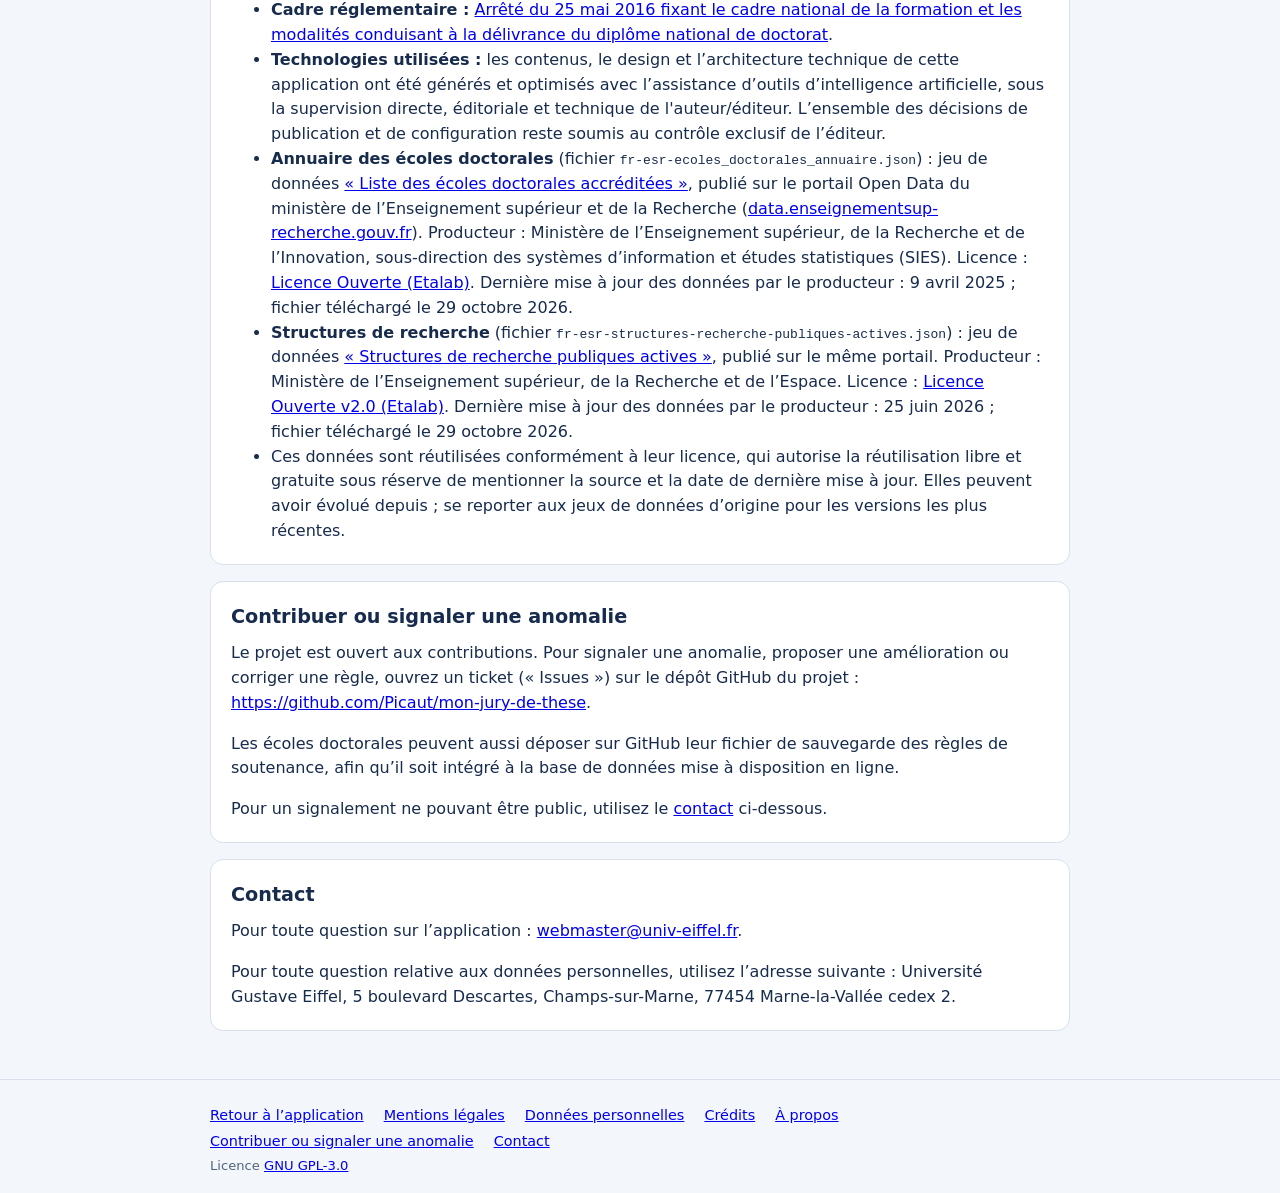
==== commit 26c1b7e7: "Modifiation de ltexte en écriture inclusive" ====
--- a/mentions-legales.html
+++ b/mentions-legales.html
@@ -24,7 +24,7 @@
         <section id="a-propos" aria-labelledby="about-title">
           <h2 id="about-title">À propos</h2>
           <p>Pourquoi cette application ?  En tant que chercheur fortement impliqué dans la formation doctorale, je constate régulièrement des compositions de Jury de thèse qui arrivent pour validation auprès des écoles doctorales ou des établissements d'inscription, ne respectant par les règles de l'Arrêté du 25 mai 2016 fixant le cadre national de la formation et les modalités conduisant à la délivrance du diplôme national de doctorat</p>
-          <p>L'objectif de cette appliation est d'accompagner les doctorants et leur encadrement dans la préparation et la validation de leur jury de thèse, avant proposition auprès de leur école doctorale.</p>
+          <p>L'objectif de cette appliation est d'accompagner les doctorants et leur encadrement dans la préparation et la validation du jury de thèse, avant proposition auprès de leur école doctorale.</p>
           <p>L’application ne certifie toutefois pas la conformité juridique d’un jury. Les règles contrôlées sont limitées à celles implémentées et aux paramètres renseignés. Il appartient aux utilisateurs de vérifier les textes applicables auprès de leur école doctorale et de leur établissement.</p>
         </section>
 
--- a/styles.css
+++ b/styles.css
@@ -75,8 +75,8 @@
   column-gap: 0.25rem;
   margin: 0;
   color: var(--muted);
-  font-size: 0.95rem;
-  line-height: 1.2;
+  font-size: 1.1rem;
+  line-height: 1.4;
 }
 
 .intro-step-number {
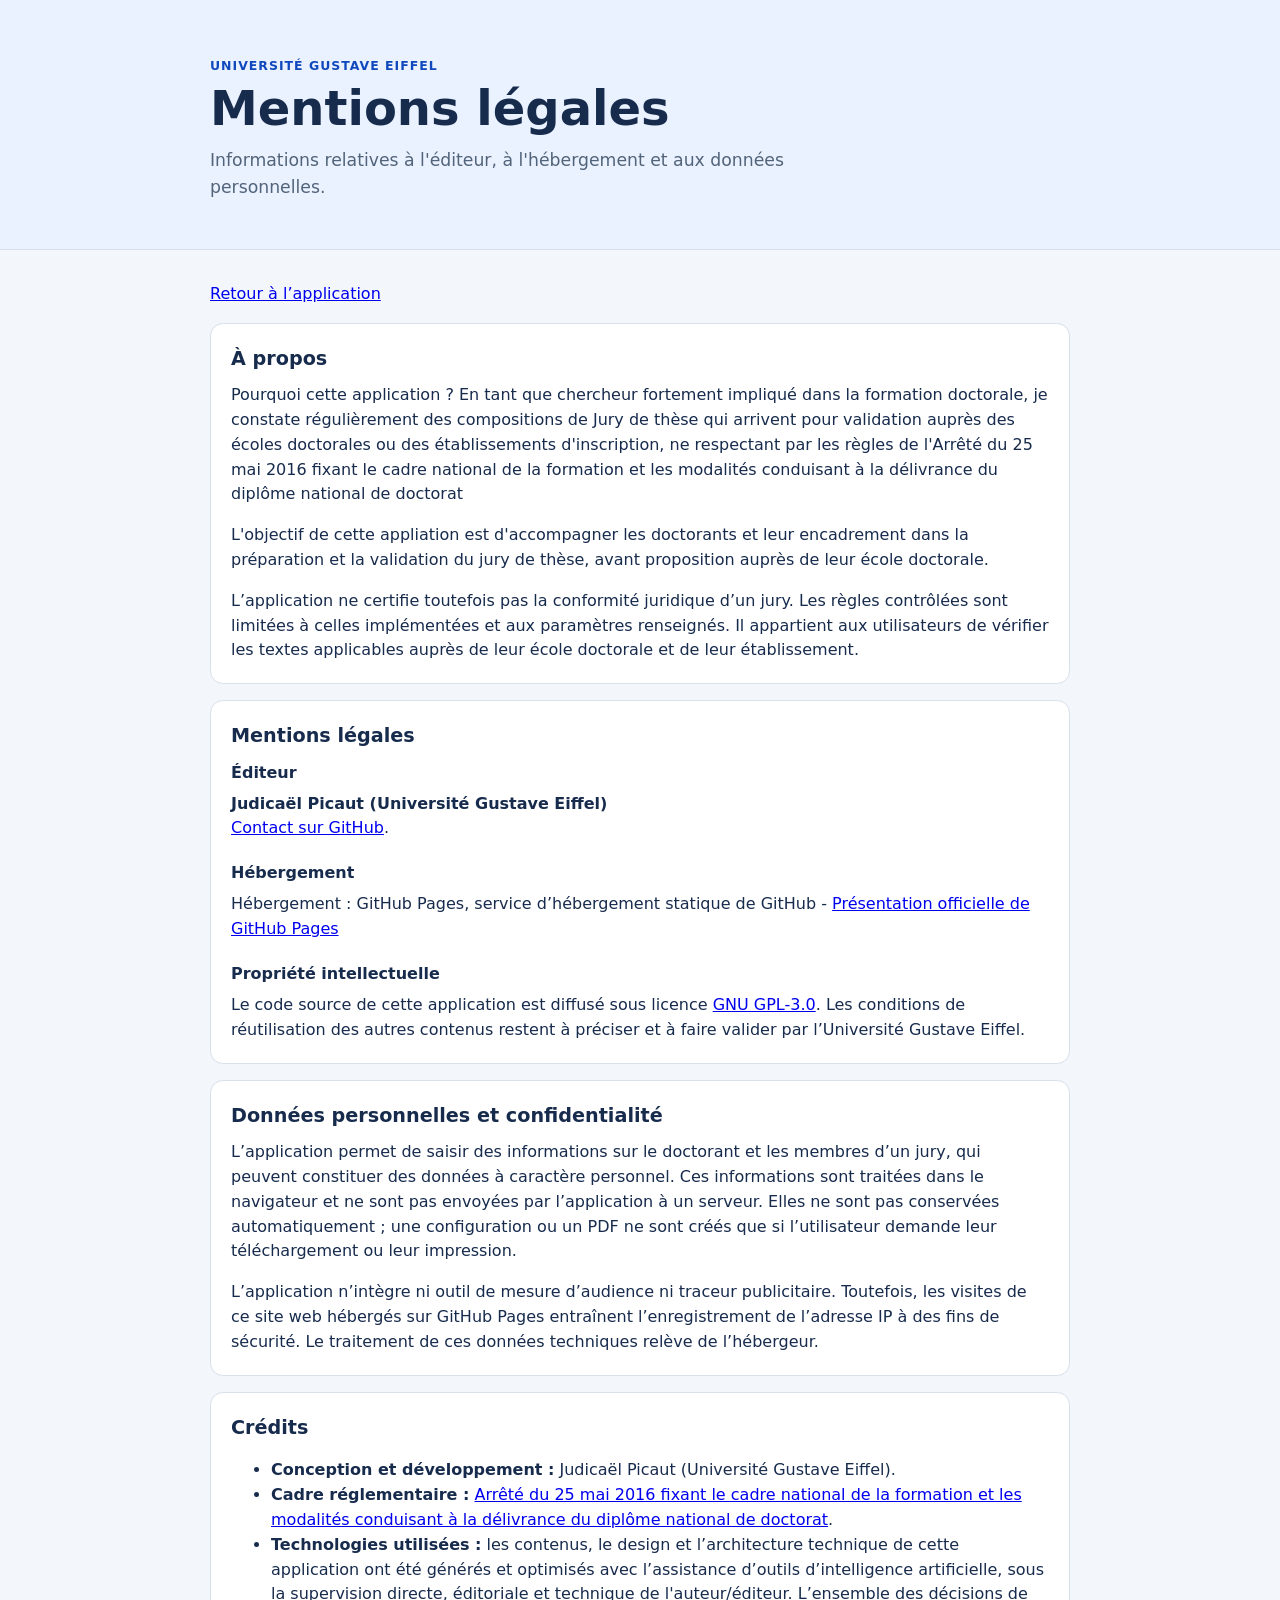
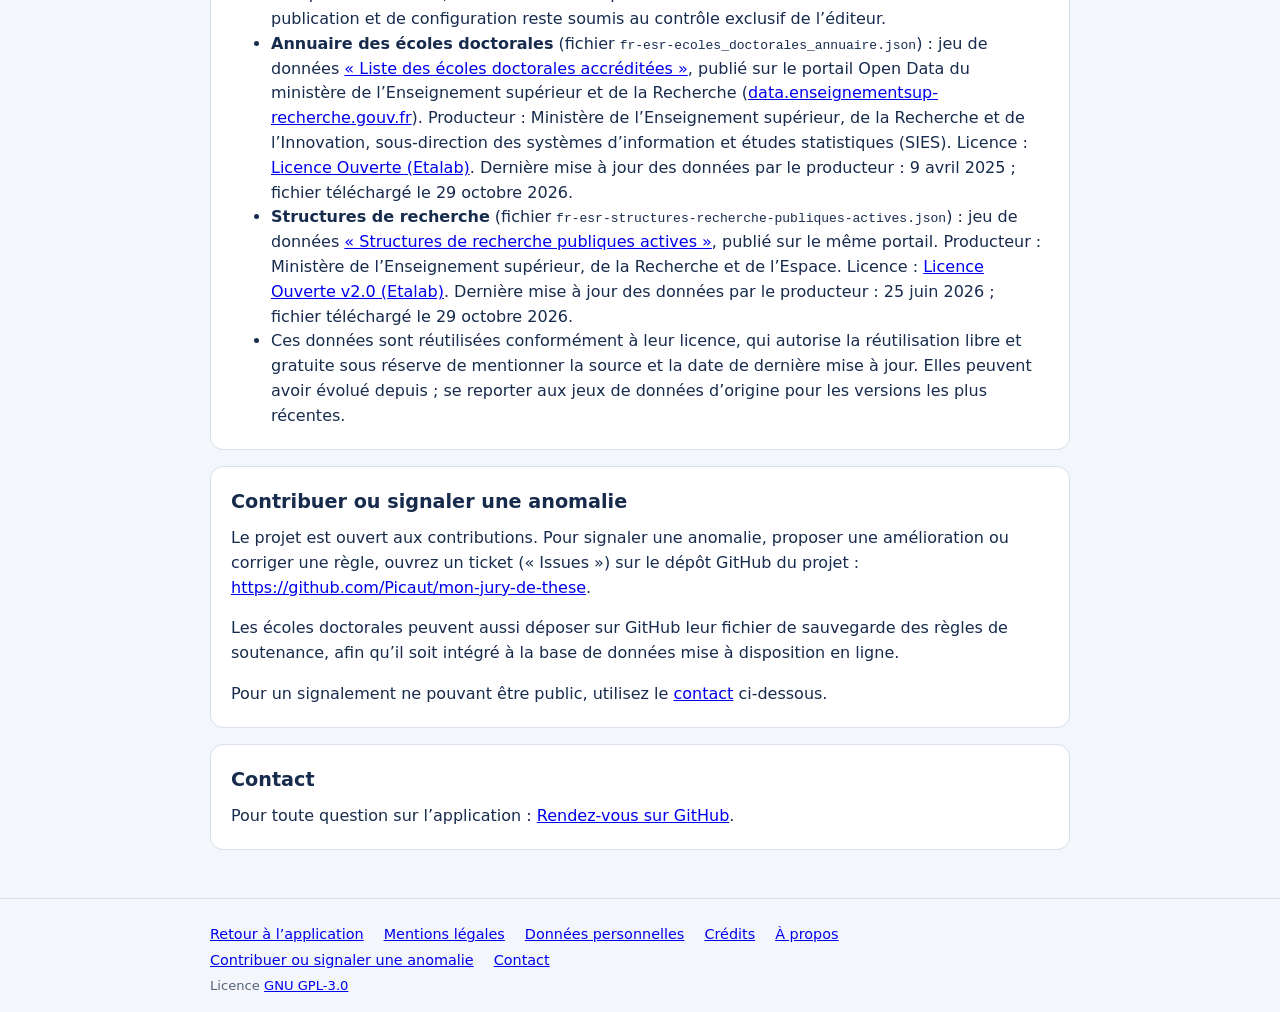
==== commit 27058429: "Correction de la documentation" ====
--- a/mentions-legales.html
+++ b/mentions-legales.html
@@ -31,13 +31,8 @@
         <section id="mentions-legales" aria-labelledby="legal-title">
           <h2 id="legal-title">Mentions légales</h2>
           <h3 id="publisher-title">Éditeur</h3>
-          <p><strong>Université Gustave Eiffel</strong><br>
-            5 boulevard Descartes<br>
-            Champs-sur-Marne<br>
-            77454 Marne-la-Vallée cedex 2<br>
-            Téléphone : +33 (0)1 60 95 75 00
-          </p>
-          <p>Contact : <a href="mailto:webmaster@univ-eiffel.fr">webmaster@univ-eiffel.fr</a>.</p>
+          <p><strong>Judicaël Picaut (Université Gustave Eiffel)</strong><br>
+          <a href="https://github.com/Picaut/mon-jury-de-these">Contact sur GitHub</a>.</p>
 
           <h3 id="hosting-title">Hébergement</h3>
           <p>Hébergement : GitHub Pages, service d’hébergement statique de GitHub - 
@@ -78,8 +73,7 @@
 
         <section id="contact" aria-labelledby="contact-title">
           <h2 id="contact-title">Contact</h2>
-          <p>Pour toute question sur l’application : <a href="mailto:webmaster@univ-eiffel.fr">webmaster@univ-eiffel.fr</a>.</p>
-          <p>Pour toute question relative aux données personnelles, utilisez l’adresse suivante : Université Gustave Eiffel, 5 boulevard Descartes, Champs-sur-Marne, 77454 Marne-la-Vallée cedex 2.</p>
+          <p>Pour toute question sur l’application : <a href="https://github.com/Picaut/mon-jury-de-these/">Rendez-vous sur GitHub</a>.</p>
         </section>
       </div>
     </main>
